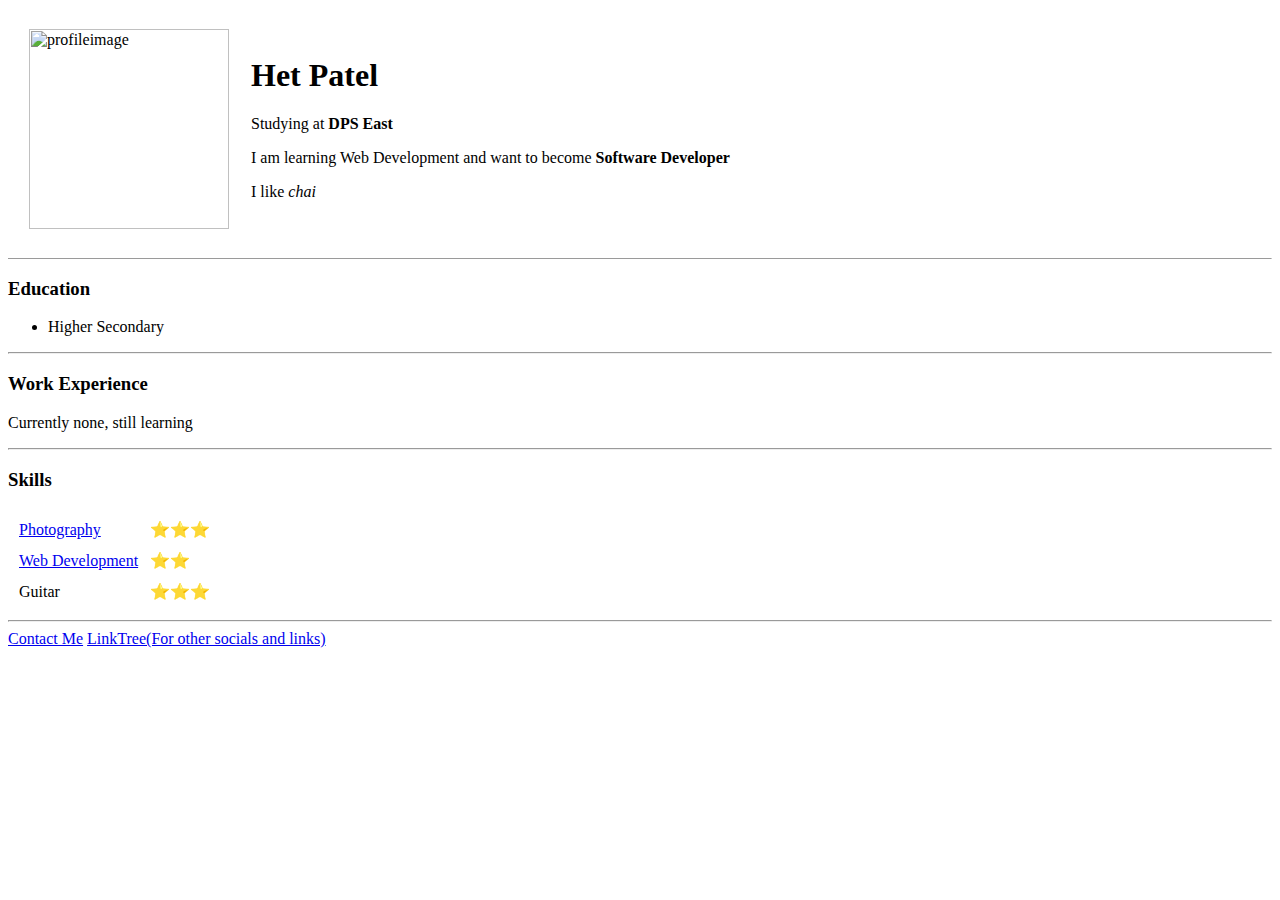
==== index.html @ 68582f7e "Added initial cv to the website" ====
<html lang="en" dir="ltr">

<head>
  <meta charset="utf-8">
  <title>Het Ki Website BC!</title>
</head>

<body>
  <table cellspacing="20">
    <tr>
      <td><img loading="lazy"
            src="https://pbs.twimg.com/profile_images/1269187406172954624/DYndl3c2_400x400.jpg" alt="profileimage" width=200 height=200 </img></td>
      <td><h1> Het Patel </h1>
      <p>Studying at <strong>DPS East</strong></p>
      <p>I am learning Web Development and want to become <b>Software Developer</b></p>
      <p> I like <em>chai</em></p></td>
    </tr>
  </table>


  <hr size="1">
  <h3><b>Education</b></h3>
  <ul>
    <li>Higher Secondary</li>
  </ul>
  <hr></hr>
<h3>Work Experience</h3>
<p>Currently none, still learning</p>
<hr></hr>
<h3>Skills</h3>
<table cellspacing="10">
    <tr>
      <td><a href="https://www.instagram.com/het.jpeg"target="_blank">Photography</a></td>
      <td>⭐️⭐️⭐️</td>
    </tr>
    <tr>
      <td><a href="https://www.github.com/hetpatel2005"target="_blank">Web Development</a></td>
      <td>⭐️⭐️</td>
    </tr>
    <tr>
      <td>Guitar</td>
      <td>⭐️⭐️⭐️</td>
    </tr>
</table>
<hr>
</hr>
<a href="contactme.html"target="_blank">Contact Me</a>
<a href="https://linktr.ee/hetpatel"target="_blank">LinkTree(For other socials and links)</a>

</body>

</html>
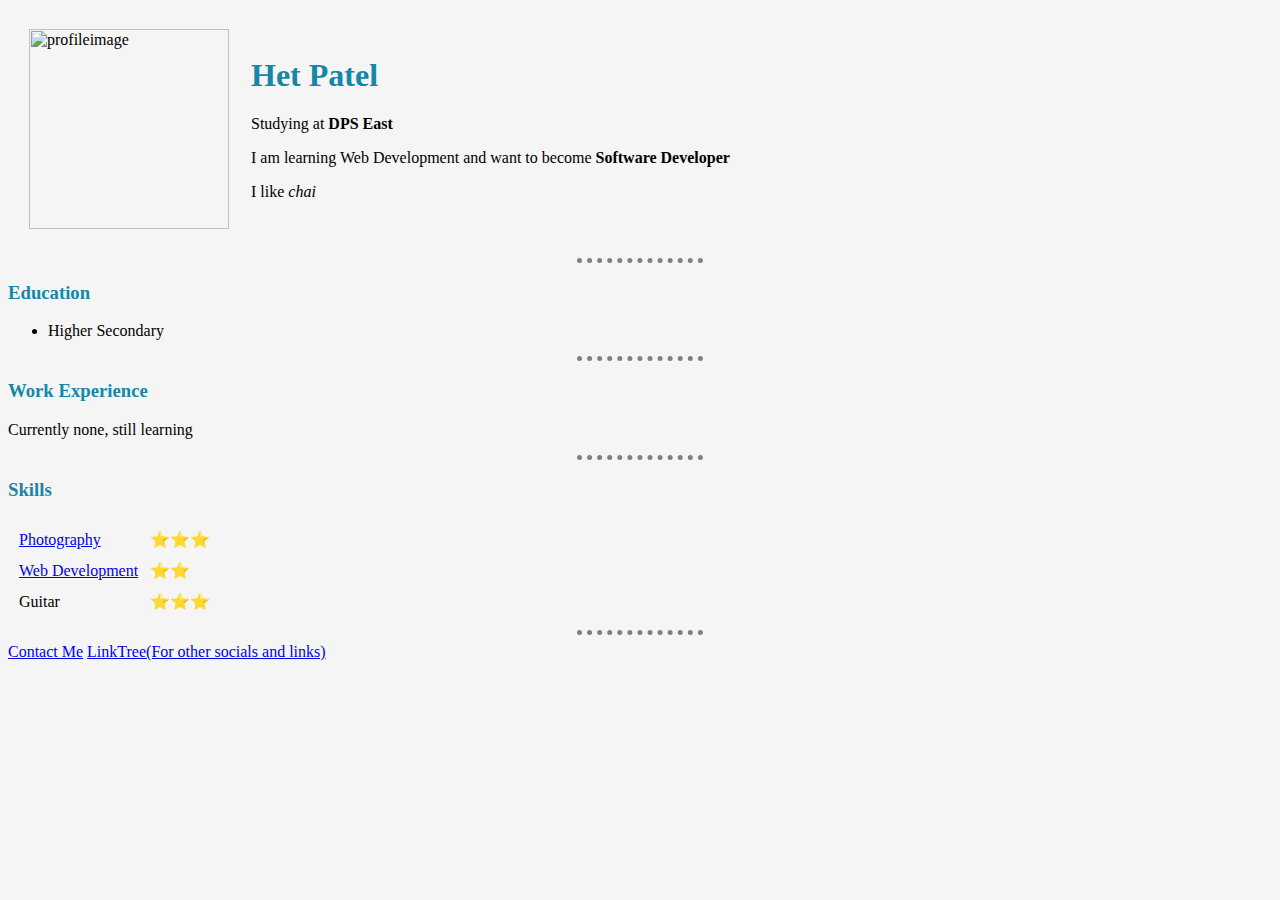
==== commit 5146b56c: "Update index.html" ====
--- a/index.html
+++ b/index.html
@@ -2,8 +2,9 @@
 
 <head>
   <meta charset="utf-8">
-  <title>Het Ki Website BC!</title>
+  <title>Het's Personal Site</title>
 </head>
+<link rel="stylesheet" href="CSS/style.css">
 
 <body>
   <table cellspacing="20">
--- a/CSS/style.css
+++ b/CSS/style.css
@@ -0,0 +1,20 @@
+body {
+  background-color: #f6f5f5;
+}
+hr {
+
+    border-style: none;
+    border-top-style: dotted ;
+    border-width: 5px;
+    border-color: grey;
+
+    height: 0px;
+    width: 10%;
+
+}
+h1 {color:#1687a7;
+}
+h2 {color:#1687a7;
+}
+h3 {color:#1687a7;
+}
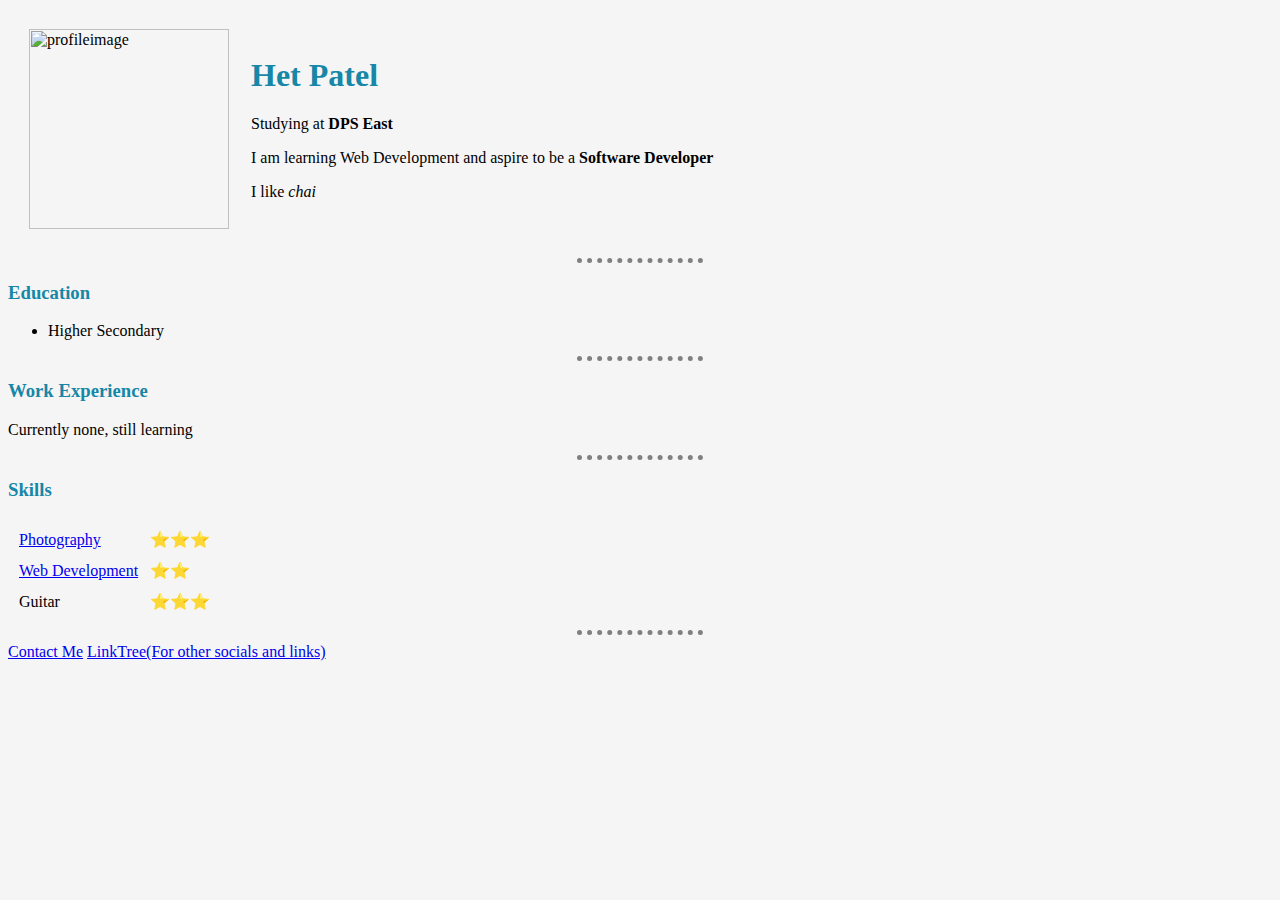
==== commit 436fdc83: "Update index.html" ====
--- a/index.html
+++ b/index.html
@@ -13,7 +13,7 @@
             src="https://pbs.twimg.com/profile_images/1269187406172954624/DYndl3c2_400x400.jpg" alt="profileimage" width=200 height=200 </img></td>
       <td><h1> Het Patel </h1>
       <p>Studying at <strong>DPS East</strong></p>
-      <p>I am learning Web Development and want to become <b>Software Developer</b></p>
+      <p>I am learning Web Development and aspire to be a <b>Software Developer</b></p>
       <p> I like <em>chai</em></p></td>
     </tr>
   </table>
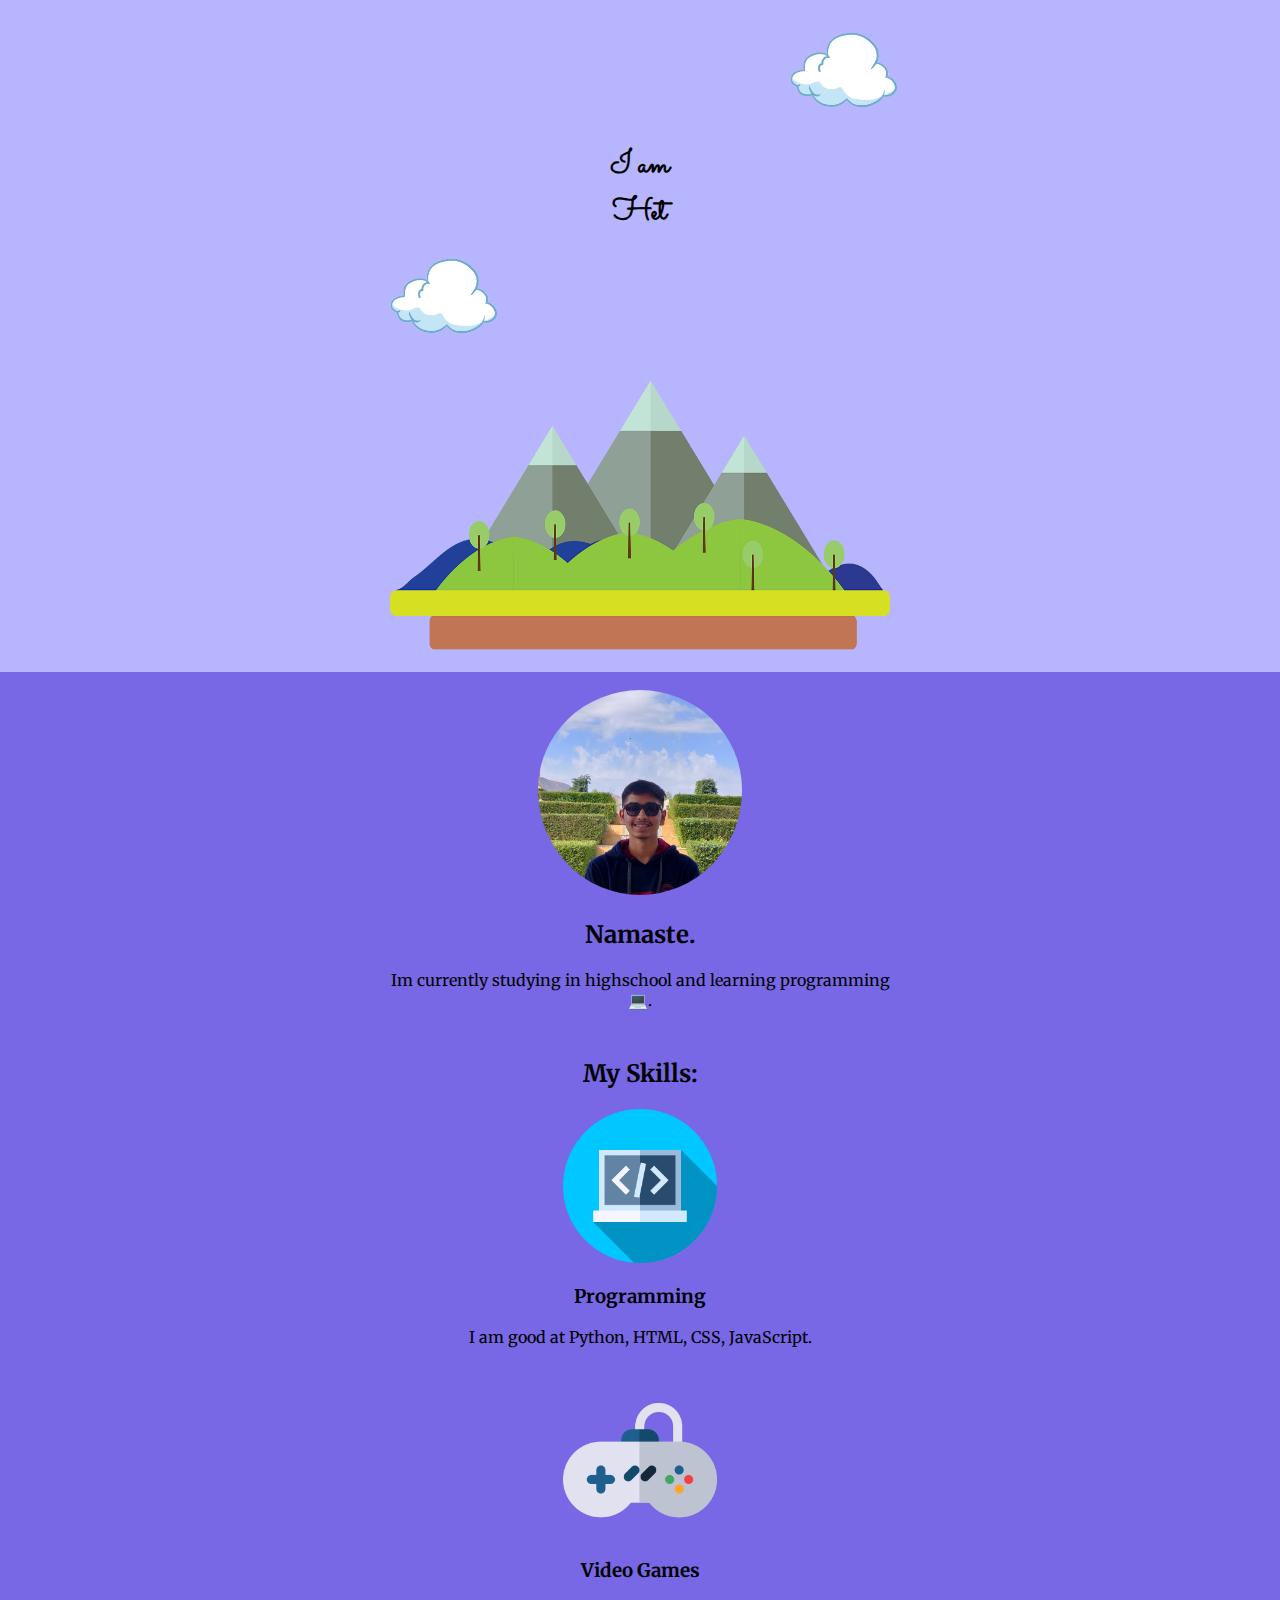
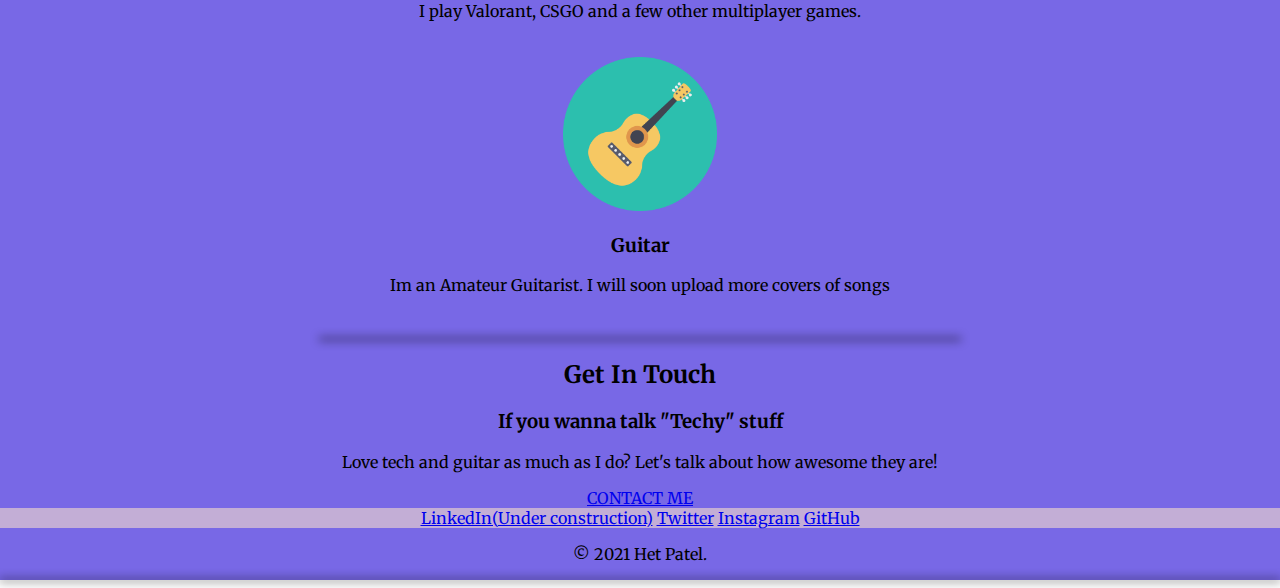
==== commit ef2cc0e7: "Graphic changes" ====
--- a/index.html
+++ b/index.html
@@ -1,53 +1,81 @@
+<!DOCTYPE html>
 <html lang="en" dir="ltr">
+  <body>
+  <head>
+    <meta charset="utf-8">
+    <title>Het Patel</title>
+    <link rel="stylesheet" href="CSS/styles.css">
+    <link rel="icon" href="E:\Coding\Web development\CSS-My site\favicon.ico" >
+    <link rel="preconnect" href="https://fonts.gstatic.com">
+    <link href="https://fonts.googleapis.com/css2?family=Merriweather:wght@300&family=Montserrat:wght@200&family=Sacramento&display=swap" rel="stylesheet">
+  </head>
 
-<head>
-  <meta charset="utf-8">
-  <title>Het's Personal Site</title>
-</head>
-<link rel="stylesheet" href="CSS/style.css">
+<div class="top-container">
+  <img src="grey cloud.png" class="cloudimg" alt="Cloud Image">
 
-<body>
-  <table cellspacing="20">
-    <tr>
-      <td><img loading="lazy"
-            src="https://pbs.twimg.com/profile_images/1269187406172954624/DYndl3c2_400x400.jpg" alt="profileimage" width=200 height=200 </img></td>
-      <td><h1> Het Patel </h1>
-      <p>Studying at <strong>DPS East</strong></p>
-      <p>I am learning Web Development and aspire to be a <b>Software Developer</b></p>
-      <p> I like <em>chai</em></p></td>
-    </tr>
-  </table>
+  <h1 class="Het">I am Het</h1>
 
 
-  <hr size="1">
-  <h3><b>Education</b></h3>
-  <ul>
-    <li>Higher Secondary</li>
-  </ul>
+  <img src="grey cloud.png" class="cloudimg2" alt="Cloud Image">
+  <br>
+
+    <img src="mountain.png" style="width:500px;height:300px;" alt="mountainimg">
+
+
+</div>
+
+
+  <div class="middle-container">
+    <div class="profile">
+      <img src="profile.jpg" class="profile" alt="profile">
+      <h2>Namaste.</h2>
+      <p>Im currently studying in highschool and learning programming💻.</p>
+    </div>
+
+
+    <div class="skills">
+      <h2>My Skills:</h2>
+
+      <div class="skill-row">
+        <img class="coding" src="coding.png" alt="coding-img">
+        <h3>Programming</h3>
+        <p>I am good at Python, HTML, CSS, JavaScript.</p>
+<br>
+    <div class="skill-row">
+          <img class="videogame" src="videogame.png" alt="videogame-img">
+          <h3>Video Games</h3>
+          <p>I play Valorant, CSGO and a few other multiplayer games.</p>
+        </div>
+<br>
+      <div class="skill-row">
+        <img class="guitar" src="guitar.png" alt="guitar-img">
+        <h3>Guitar</h3>
+        <p>Im an Amateur Guitarist. I will soon upload more covers of songs</p>
+        <br>
+      </div>
+
+    </div>
+    <hr style="width:50%", size="3", color=black padding="50% 0 50% 0">
+    <div class="contact-me">
+      <h2>Get In Touch</h2>
+      <h3>If you wanna talk "Techy" stuff</h3>
+      <p>Love tech and guitar as much as I do? Let's talk about how awesome they are!</p>
+      <a class="btn" href="mailto:hetpatel2005.hp@gmail.com">CONTACT ME</a>
+    </div>
+    <div class="bottom-container">
+      <a class="footer-link" href="https://www.linkedin.com/">LinkedIn(Under construction)</a>
+      <a class="footer-link" href="https://twitter.com/Het__patel">Twitter</a>
+      <a class="footer-link" href="https://instagram.com/het.jpeg">Instagram</a>
+      <a class="footer-link" href="https://github.com/hetpatel2005">GitHub</a>
+
+    </div>
+
+  </div>
+  <p>© 2021 Het Patel.</p>
   <hr></hr>
-<h3>Work Experience</h3>
-<p>Currently none, still learning</p>
-<hr></hr>
-<h3>Skills</h3>
-<table cellspacing="10">
-    <tr>
-      <td><a href="https://www.instagram.com/het.jpeg"target="_blank">Photography</a></td>
-      <td>⭐️⭐️⭐️</td>
-    </tr>
-    <tr>
-      <td><a href="https://www.github.com/hetpatel2005"target="_blank">Web Development</a></td>
-      <td>⭐️⭐️</td>
-    </tr>
-    <tr>
-      <td>Guitar</td>
-      <td>⭐️⭐️⭐️</td>
-    </tr>
-</table>
-<hr>
-</hr>
-<a href="contactme.html"target="_blank">Contact Me</a>
-<a href="https://linktr.ee/hetpatel"target="_blank">LinkTree(For other socials and links)</a>
+
+
+
 
 </body>
-
 </html>
--- a/CSS/styles.css
+++ b/CSS/styles.css
@@ -0,0 +1,70 @@
+body {
+  margin: 0;
+  text-align: center;
+  font-family: 'Merriweather', serif;
+
+}
+
+h1 {
+  width: 8%;
+  height: 8%;
+  margin: auto;
+  font-family: 'Sacramento', cursive;
+}
+hr {align-self: center;
+    border: 0;
+    height: 0; /* Firefox... */
+    box-shadow: 0 0 10px 1px black;
+
+}
+
+.cloudimg {
+  width: 10%;
+  height: 30%;
+  position: relative;
+  left: 200px
+}
+
+.cloudimg2 {
+  width: 10%;
+  height: 30%;
+  position: relative;
+  right: 200px
+}
+
+.top-container {
+  background-color: #b8b5ff;
+  padding-top: 10px;
+  padding-bottom: 0;
+}
+
+.profile {
+  padding-top: 1%;
+  border-radius: 100%;
+  height: 40%;
+  width: 40%;
+  margin: auto;
+}
+.skills {padding-top: 1%}
+
+.guitar { 
+  height: 12%;
+  width: 12%;
+}
+.videogame {
+  height: 12%;
+  width: 12%;
+}
+.coding {
+  height: 12%;
+  width: 12%;
+}
+
+
+.middle-container {
+  background-color:#7868e6 ;
+}
+
+.bottom-container {
+  background-color:#c3aed6;
+}
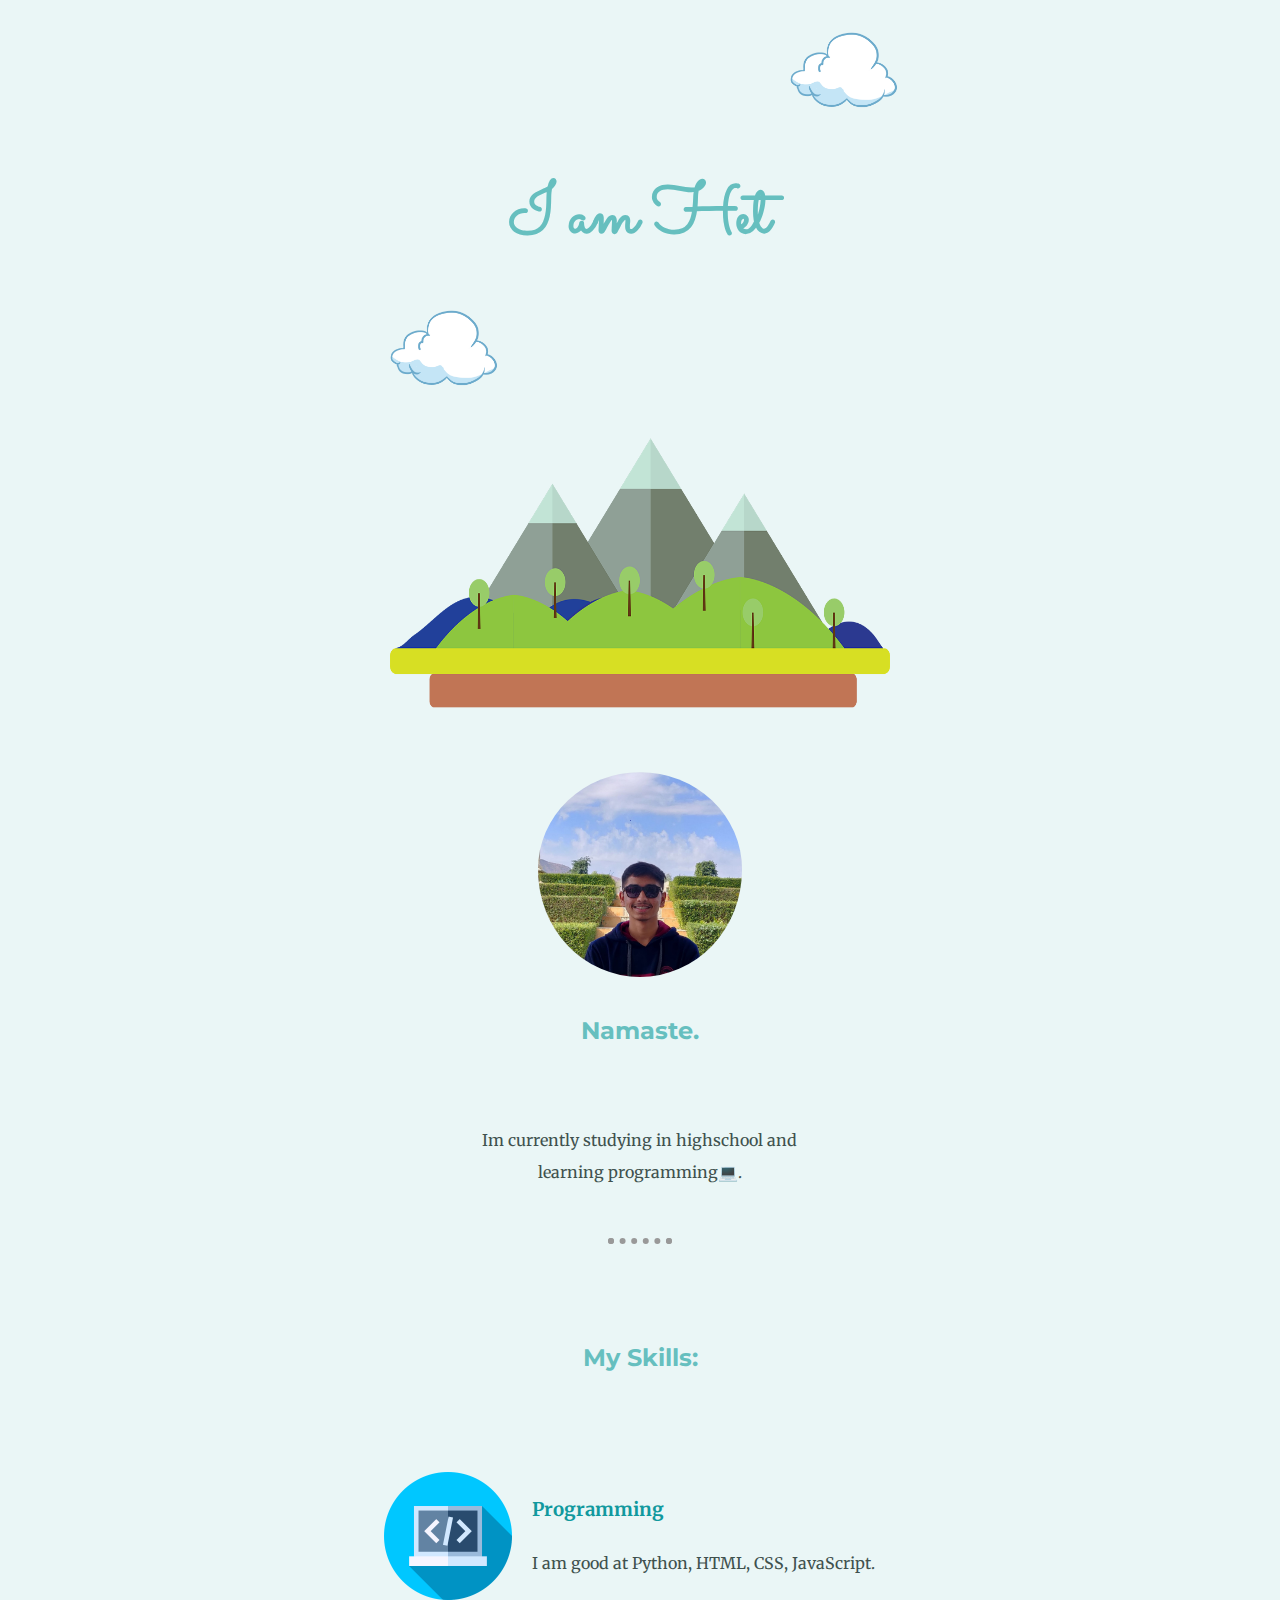
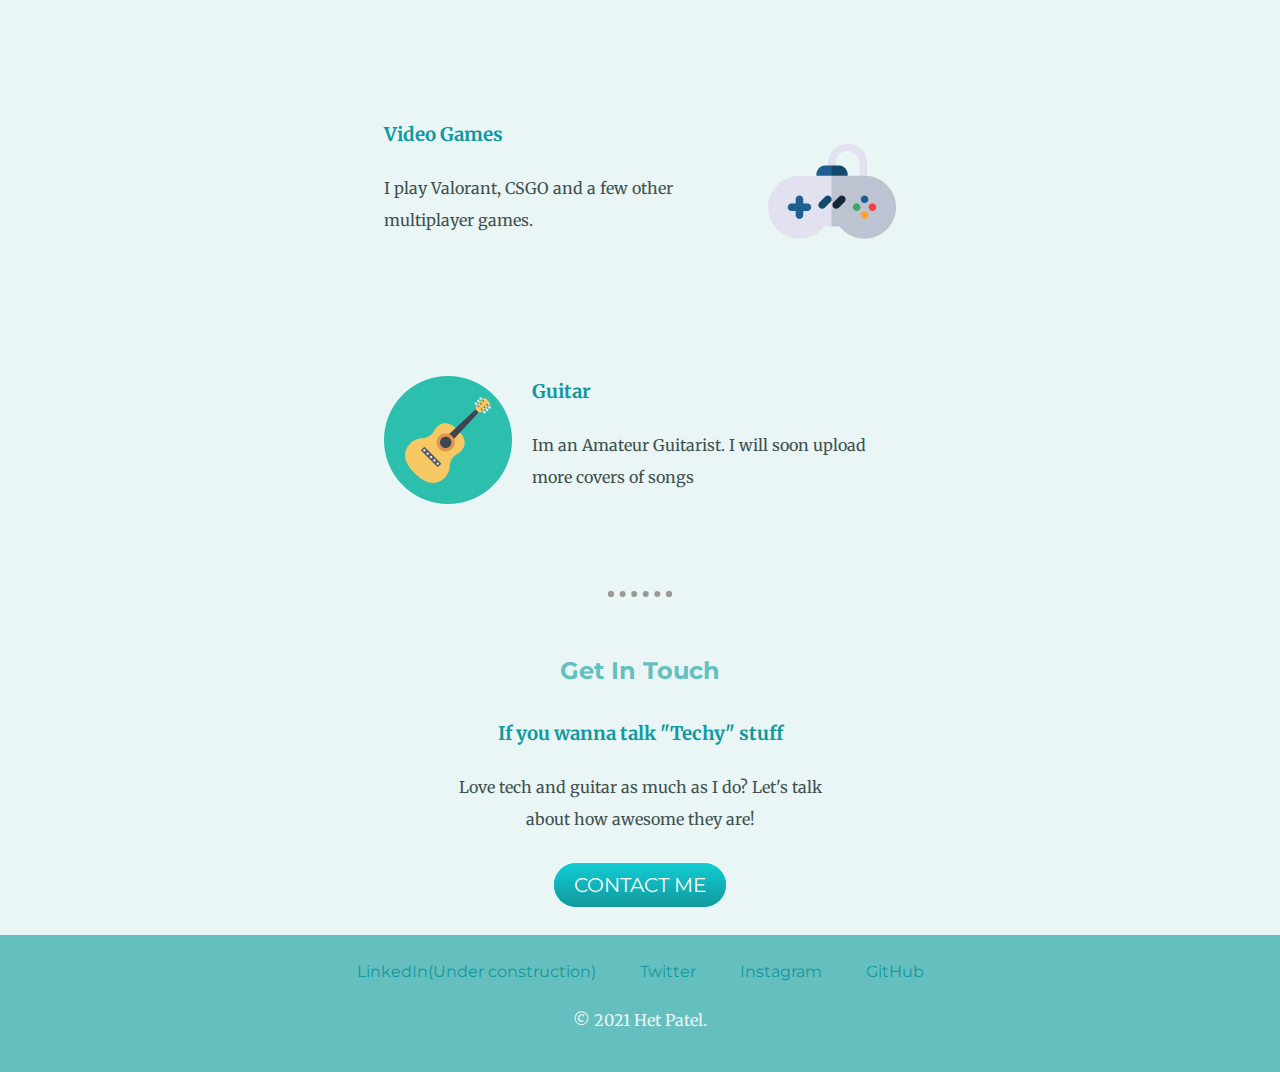
==== commit edaffd13: "Change color scheme" ====
--- a/index.html
+++ b/index.html
@@ -29,37 +29,43 @@
     <div class="profile">
       <img src="profile.jpg" class="profile" alt="profile">
       <h2>Namaste.</h2>
-      <p>Im currently studying in highschool and learning programming💻.</p>
+      <p class="myintro">Im currently studying in highschool and learning programming💻.</p>
+
     </div>
+
+
+<hr>
 
 
     <div class="skills">
       <h2>My Skills:</h2>
 
-      <div class="skill-row">
+      <div class="skill-row" padding-top="50px">
         <img class="coding" src="coding.png" alt="coding-img">
         <h3>Programming</h3>
         <p>I am good at Python, HTML, CSS, JavaScript.</p>
+      </div>
 <br>
-    <div class="skill-row">
+      <div class="skill-row">
           <img class="videogame" src="videogame.png" alt="videogame-img">
           <h3>Video Games</h3>
           <p>I play Valorant, CSGO and a few other multiplayer games.</p>
         </div>
 <br>
       <div class="skill-row">
-        <img class="guitar" src="guitar.png" alt="guitar-img">
+        <img class="guitar" src="guitar.png" alt="guitar-img" >
         <h3>Guitar</h3>
         <p>Im an Amateur Guitarist. I will soon upload more covers of songs</p>
         <br>
       </div>
 
     </div>
-    <hr style="width:50%", size="3", color=black padding="50% 0 50% 0">
+<hr>
+
     <div class="contact-me">
       <h2>Get In Touch</h2>
       <h3>If you wanna talk "Techy" stuff</h3>
-      <p>Love tech and guitar as much as I do? Let's talk about how awesome they are!</p>
+      <p class="outro">Love tech and guitar as much as I do? Let's talk about how awesome they are!</p>
       <a class="btn" href="mailto:hetpatel2005.hp@gmail.com">CONTACT ME</a>
     </div>
     <div class="bottom-container">
@@ -67,12 +73,12 @@
       <a class="footer-link" href="https://twitter.com/Het__patel">Twitter</a>
       <a class="footer-link" href="https://instagram.com/het.jpeg">Instagram</a>
       <a class="footer-link" href="https://github.com/hetpatel2005">GitHub</a>
-
+      <p class="copyright">© 2021 Het Patel.</p>
     </div>
 
   </div>
-  <p>© 2021 Het Patel.</p>
-  <hr></hr>
+
+
 
 
 
--- a/CSS/styles.css
+++ b/CSS/styles.css
@@ -1,21 +1,32 @@
 body {
+  color: #40514e ;
   margin: 0;
   text-align: center;
   font-family: 'Merriweather', serif;
+  line-height: 2;
 
 }
-
+.Het { font-size: 70px;}
 h1 {
-  width: 8%;
-  height: 8%;
+  color: #66BFBF;
   margin: auto;
   font-family: 'Sacramento', cursive;
 }
-hr {align-self: center;
-    border: 0;
-    height: 0; /* Firefox... */
-    box-shadow: 0 0 10px 1px black;
-
+h2 { color: #66BFBF;
+    font-family: 'Montserrat', sans-serif;}
+h3 {color: #11999E;}
+a {color: #11999E;
+    font-family: 'Montserrat', sans-serif;
+  margin: 10px 20px;
+  text-decoration: none;}
+a:hover{
+  color: #EAf6f6;
+}
+hr {
+    border: dotted  #999999 6px;
+    border-bottom: none;
+    width: 4%;
+    margin: 50px auto 50px auto;
 }
 
 .cloudimg {
@@ -33,38 +44,89 @@
 }
 
 .top-container {
-  background-color: #b8b5ff;
+  background-color: #eaf6f6;
   padding-top: 10px;
   padding-bottom: 0;
 }
 
 .profile {
-  padding-top: 1%;
+  padding-top: 2%;
   border-radius: 100%;
   height: 40%;
   width: 40%;
   margin: auto;
 }
-.skills {padding-top: 1%}
+.myintro {padding-top:50px;
+          width: 70%;
+          margin:auto;
+        }
+.skills {padding-top: 20px;
+        padding-bottom: -50px;}
 
-.guitar { 
-  height: 12%;
-  width: 12%;
+.guitar {
+  padding-top: 22px;
+  margin-right: 20px;
+  width: 25%;
+  float: left;
 }
 .videogame {
-  height: 12%;
-  width: 12%;
+  padding-top: 30px;
+  margin-left: 20px;
+  width: 25%;
+  float: right;
+
 }
 .coding {
-  height: 12%;
-  width: 12%;
+  margin-right: 20px;
+  width: 25%;
+  float: left;
 }
+.skill-row {
+    padding-top: 70px;
 
 
+    line-height: 2;
+    width: 40%;
+    margin: auto ;
+   text-align: left;}
+.outro
+    {width: 30%;
+    margin: auto;
+    padding-bottom: 30px;}
+.contact-me{padding-bottom: 30px; }
 .middle-container {
-  background-color:#7868e6 ;
+  background-color:#eaf6f6 ;
 }
 
 .bottom-container {
-  background-color:#c3aed6;
+  background-color:#66bfbf;
+  padding: 20px 0 20px 0 ;
 }
+.btn {
+  background: #11cdd4;
+  background-image: -webkit-linear-gradient(top, #11cdd4, #11999d);
+  background-image: -moz-linear-gradient(top, #11cdd4, #11999d);
+  background-image: -ms-linear-gradient(top, #11cdd4, #11999d);
+  background-image: -o-linear-gradient(top, #11cdd4, #11999d);
+  background-image: linear-gradient(to bottom, #11cdd4, #11999d);
+  -webkit-border-radius: 100;
+  -moz-border-radius: 100;
+  border-radius: 100px;
+  font-family: 'Montserrat', sans-serif;
+  color: #ffffff;
+  font-size: 20px;
+  padding: 10px 20px 10px 20px;
+  text-decoration: none;
+}
+
+.btn:hover {
+  background: #30ecb;
+  background-image: -webkit-linear-gradient(top, #30ecb, #2bc4ad);
+  background-image: -moz-linear-gradient(top, #30ecb, #2bc4ad);
+  background-image: -ms-linear-gradient(top, #30ecb, #2bc4ad);
+  background-image: -o-linear-gradient(top, #30ecb, #2bc4ad);
+  background-image: linear-gradient(to bottom, #30ecb, #2bc4ad);
+  text-decoration: none;
+}
+.copyright {
+  color: #EAf6f6;}
